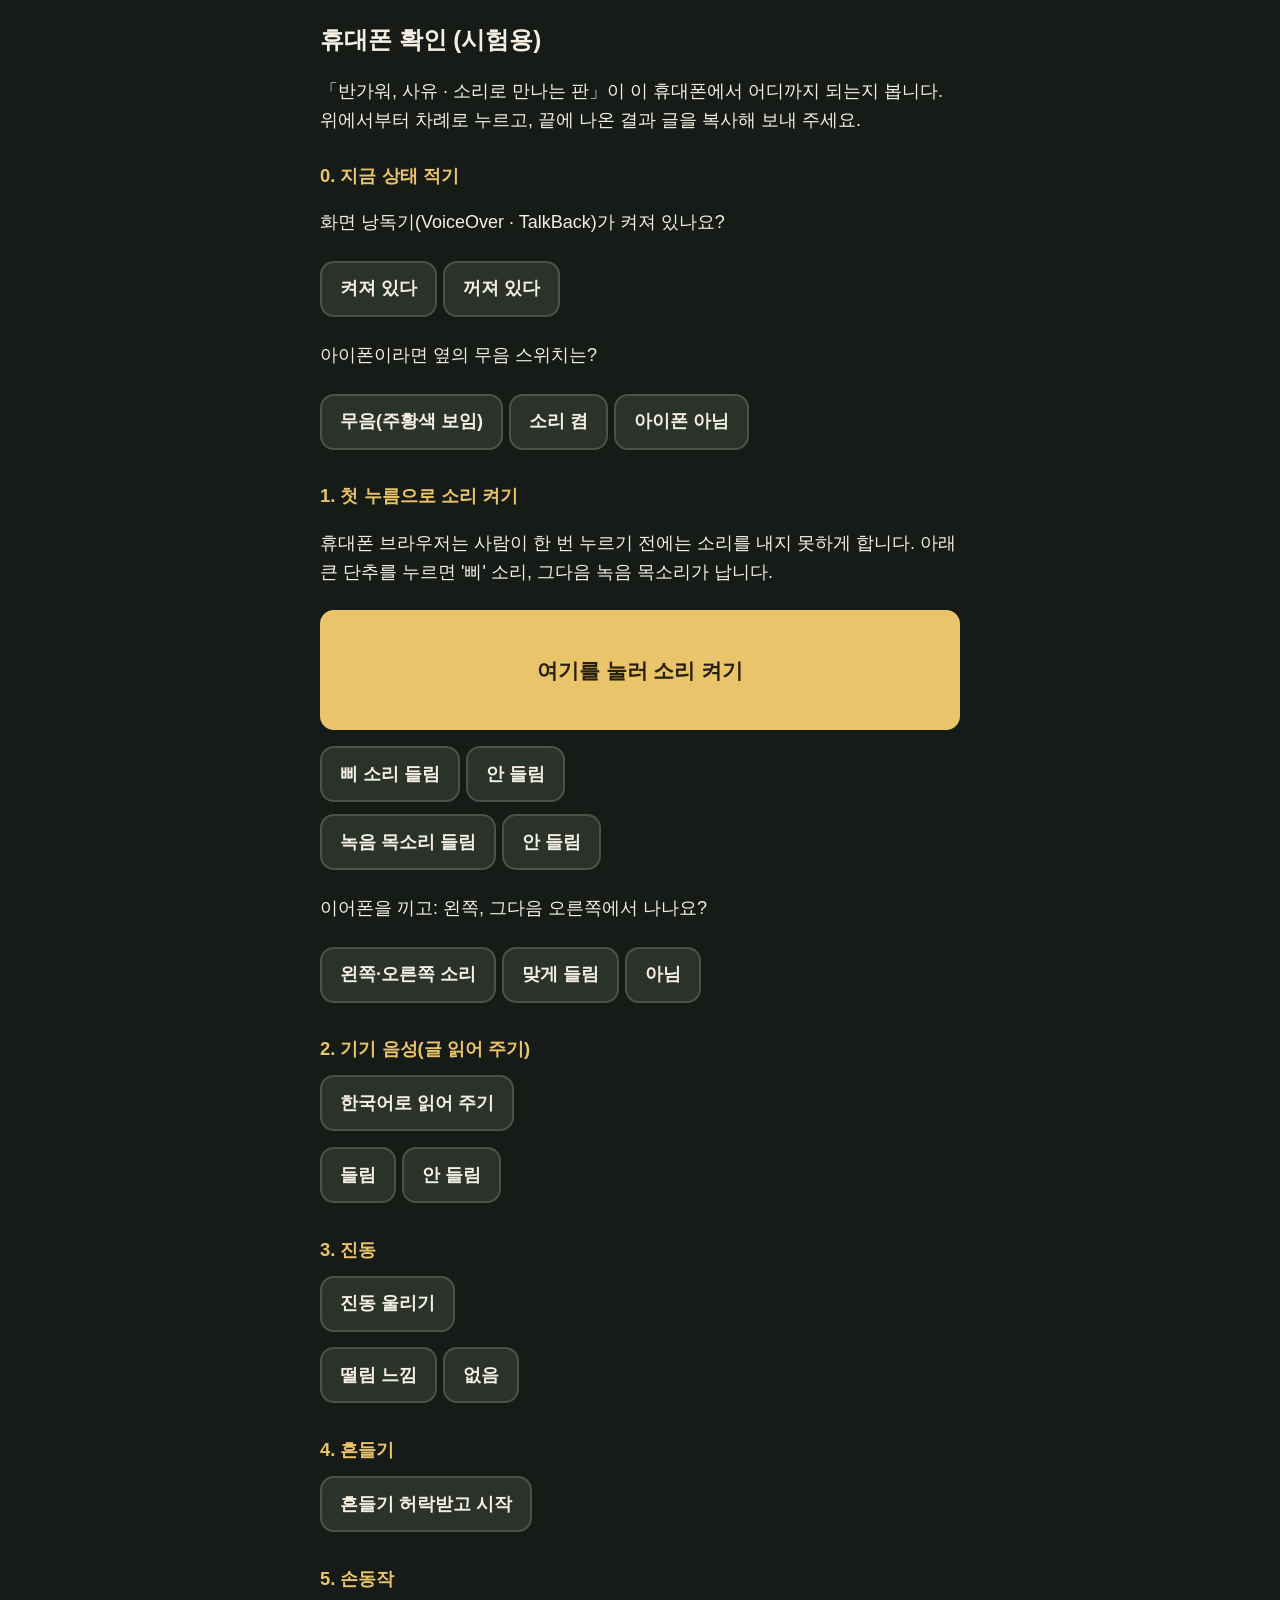
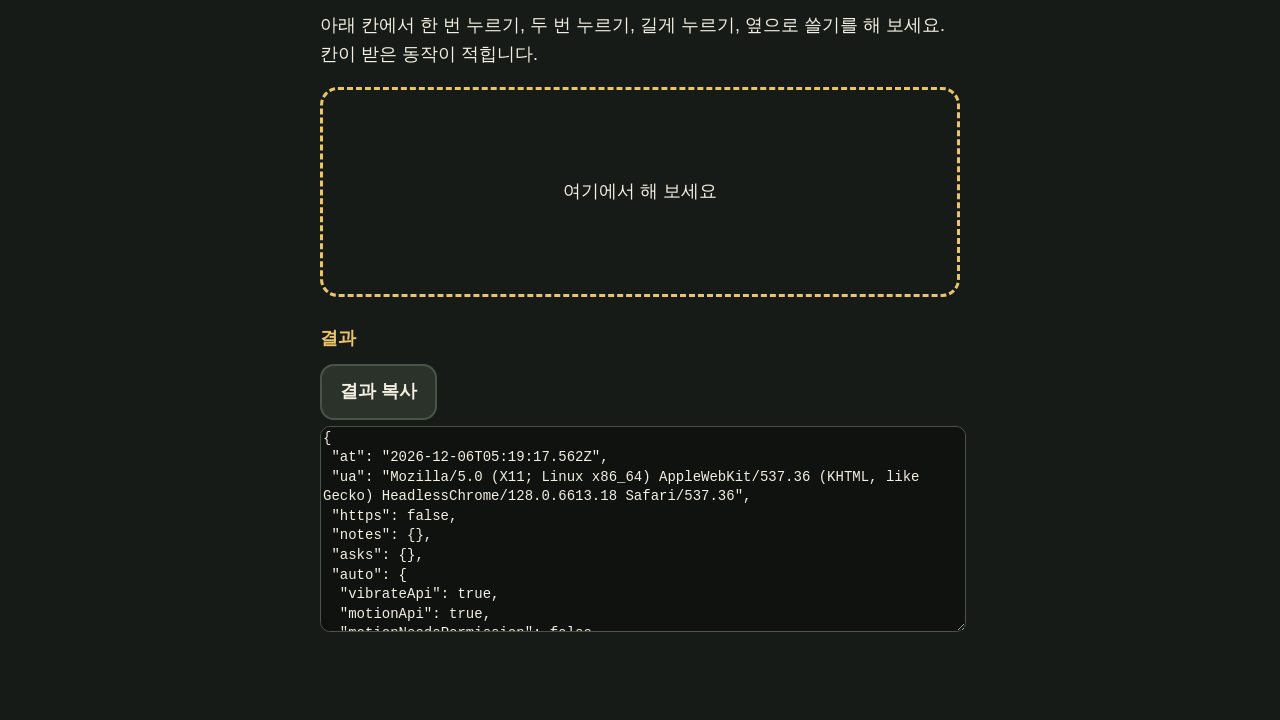
==== probe.html @ b28a31ee "Test build: v2 소리로 만나는 판 + device probe page - listen.html: v2 blind route (<=5 screen-reader stops " ====
<!doctype html>
<html lang="ko">
<head>
<meta charset="utf-8">
<meta name="viewport" content="width=device-width,initial-scale=1">
<title>휴대폰 확인 · 반가워, 사유</title>
<style>
  :root { --bg:#171b18; --ink:#f4efe2; --gold:#e9c46a; --line:#4a5446; --ok:#7fd18b; --no:#ff8a7a; }
  body { margin:0; background:var(--bg); color:var(--ink); font:18px/1.6 -apple-system,"Apple SD Gothic Neo","Noto Sans KR",sans-serif; }
  main { max-width:640px; margin:0 auto; padding:16px 16px 80px; }
  h1 { font-size:1.5rem; margin:.2em 0 .4em; } h2 { font-size:1.15rem; margin:1.4em 0 .3em; color:var(--gold); }
  button { font:inherit; font-weight:800; min-height:56px; padding:10px 18px; margin:6px 6px 6px 0; border-radius:14px; border:2px solid var(--line); background:#2a3229; color:var(--ink); }
  button.big { width:100%; min-height:120px; font-size:1.3rem; background:var(--gold); color:#28200e; border-color:var(--gold); }
  button:focus-visible { outline:4px solid #fff; outline-offset:3px; }
  #pad { min-height:180px; border:3px dashed var(--gold); border-radius:18px; display:flex; align-items:center; justify-content:center; text-align:center; padding:12px; touch-action:none; user-select:none; }
  .r { margin:.2em 0; } .ok { color:var(--ok); } .no { color:var(--no); }
  textarea { width:100%; min-height:200px; font:14px/1.4 monospace; background:#0f120f; color:var(--ink); border:1px solid var(--line); border-radius:10px; }
</style>
</head>
<body>
<main>
  <h1>휴대폰 확인 (시험용)</h1>
  <p>「반가워, 사유 · 소리로 만나는 판」이 이 휴대폰에서 어디까지 되는지 봅니다. 위에서부터 차례로 누르고, 끝에 나온 결과 글을 복사해 보내 주세요.</p>

  <h2>0. 지금 상태 적기</h2>
  <p>화면 낭독기(VoiceOver · TalkBack)가 켜져 있나요?</p>
  <button data-note="sr" data-v="on">켜져 있다</button><button data-note="sr" data-v="off">꺼져 있다</button>
  <p>아이폰이라면 옆의 무음 스위치는?</p>
  <button data-note="silent" data-v="on">무음(주황색 보임)</button><button data-note="silent" data-v="off">소리 켬</button><button data-note="silent" data-v="na">아이폰 아님</button>

  <h2>1. 첫 누름으로 소리 켜기</h2>
  <p>휴대폰 브라우저는 사람이 한 번 누르기 전에는 소리를 내지 못하게 합니다. 아래 큰 단추를 누르면 '삐' 소리, 그다음 녹음 목소리가 납니다.</p>
  <button class="big" id="unlock">여기를 눌러 소리 켜기</button>
  <p class="r" id="unlockOut" role="status"></p>
  <button data-ask="beep" data-v="yes">삐 소리 들림</button><button data-ask="beep" data-v="no">안 들림</button><br>
  <button data-ask="mp3" data-v="yes">녹음 목소리 들림</button><button data-ask="mp3" data-v="no">안 들림</button>
  <p>이어폰을 끼고: 왼쪽, 그다음 오른쪽에서 나나요?</p>
  <button id="pan">왼쪽·오른쪽 소리</button><button data-ask="pan" data-v="yes">맞게 들림</button><button data-ask="pan" data-v="no">아님</button>

  <h2>2. 기기 음성(글 읽어 주기)</h2>
  <button id="tts">한국어로 읽어 주기</button>
  <p class="r" id="ttsOut" role="status"></p>
  <button data-ask="tts" data-v="yes">들림</button><button data-ask="tts" data-v="no">안 들림</button>

  <h2>3. 진동</h2>
  <button id="vib">진동 울리기</button>
  <p class="r" id="vibOut" role="status"></p>
  <button data-ask="vib" data-v="yes">떨림 느낌</button><button data-ask="vib" data-v="no">없음</button>

  <h2>4. 흔들기</h2>
  <button id="motion">흔들기 허락받고 시작</button>
  <p class="r" id="motionOut" role="status"></p>

  <h2>5. 손동작</h2>
  <p>아래 칸에서 한 번 누르기, 두 번 누르기, 길게 누르기, 옆으로 쓸기를 해 보세요. 칸이 받은 동작이 적힙니다.</p>
  <div id="pad" role="button" tabindex="0" aria-label="손동작 시험 칸">여기에서 해 보세요</div>
  <p class="r" id="padOut" role="status"></p>

  <h2>결과</h2>
  <button id="copy">결과 복사</button>
  <textarea id="out" aria-label="결과 글" readonly></textarea>
</main>
<script>
const R = { at: new Date().toISOString(), ua: navigator.userAgent, https: location.protocol === 'https:', notes: {}, asks: {}, auto: {}, pad: {} };
const $ = s => document.querySelector(s);
const show = () => { $('#out').value = JSON.stringify(R, null, 1); };
const say = (id, t, good) => { const el = $(id); el.textContent = t; el.className = 'r ' + (good === undefined ? '' : good ? 'ok' : 'no'); show(); };
document.querySelectorAll('[data-note]').forEach(b => b.onclick = () => { R.notes[b.dataset.note] = b.dataset.v; show(); b.blur(); });
document.querySelectorAll('[data-ask]').forEach(b => b.onclick = () => { R.asks[b.dataset.ask] = b.dataset.v; show(); });
R.auto.vibrateApi = 'vibrate' in navigator;
R.auto.motionApi = typeof DeviceMotionEvent !== 'undefined';
R.auto.motionNeedsPermission = typeof DeviceMotionEvent !== 'undefined' && typeof DeviceMotionEvent.requestPermission === 'function';
R.auto.speech = 'speechSynthesis' in window;
R.auto.audioSession = 'audioSession' in navigator;
let ctx = null;
function beep(pan = 0, f = 660) {
  const o = ctx.createOscillator(), g = ctx.createGain(), p = ctx.createStereoPanner ? ctx.createStereoPanner() : null;
  o.frequency.value = f; g.gain.setValueAtTime(0.0001, ctx.currentTime); g.gain.exponentialRampToValueAtTime(0.3, ctx.currentTime + 0.02); g.gain.exponentialRampToValueAtTime(0.0001, ctx.currentTime + 0.5);
  o.connect(g); if (p) { p.pan.value = pan; g.connect(p); p.connect(ctx.destination); } else g.connect(ctx.destination);
  o.start(); o.stop(ctx.currentTime + 0.55);
}
$('#unlock').onclick = async () => {
  try {
    if (navigator.audioSession) { try { navigator.audioSession.type = 'playback'; R.auto.audioSessionSet = true; } catch (e) { R.auto.audioSessionSet = String(e); } }
    ctx = ctx || new (window.AudioContext || window.webkitAudioContext)();
    await ctx.resume();
    R.auto.webAudioState = ctx.state;
    beep();
    const a = new Audio('voice/p01.mp3');
    setTimeout(() => a.play().then(() => { R.auto.mp3Play = 'ok'; show(); }).catch(e => { R.auto.mp3Play = 'blocked: ' + e.name; show(); }), 700);
    say('#unlockOut', `소리 장치: ${ctx.state}. '삐' 다음에 녹음 목소리가 나야 합니다.`, ctx.state === 'running');
  } catch (e) { R.auto.webAudioError = String(e); say('#unlockOut', '소리를 켜지 못했습니다: ' + e, false); }
};
$('#pan').onclick = () => { if (!ctx) { say('#unlockOut', '먼저 1번 큰 단추를 누르세요', false); return; } beep(-1, 392); setTimeout(() => beep(1, 523), 800); };
$('#tts').onclick = () => {
  if (!('speechSynthesis' in window)) { say('#ttsOut', '기기 음성 없음', false); return; }
  const vs = speechSynthesis.getVoices(); R.auto.koVoices = vs.filter(v => /^ko/i.test(v.lang)).length; R.auto.allVoices = vs.length;
  const u = new SpeechSynthesisUtterance('안녕, 사유야. 반가워.'); u.lang = 'ko-KR';
  u.onstart = () => { R.auto.ttsStart = true; show(); }; u.onend = () => { R.auto.ttsEnd = true; show(); }; u.onerror = e => { R.auto.ttsError = e.error; show(); };
  speechSynthesis.cancel(); speechSynthesis.speak(u);
  say('#ttsOut', `한국어 목소리 ${R.auto.koVoices}개 (전체 ${vs.length}개)`);
};
$('#vib').onclick = () => {
  if (!('vibrate' in navigator)) { say('#vibOut', '이 브라우저는 진동 기능(Vibration API)이 없습니다', false); return; }
  R.auto.vibrateReturned = navigator.vibrate([200, 100, 200]); say('#vibOut', '진동을 보냈습니다: ' + R.auto.vibrateReturned, true);
};
$('#motion').onclick = async () => {
  try {
    if (R.auto.motionNeedsPermission) R.auto.motionPermission = await DeviceMotionEvent.requestPermission();
    let peak = 0, shakes = 0, last = 0;
    window.addEventListener('devicemotion', e => {
      const a = e.accelerationIncludingGravity || e.acceleration; if (!a) return;
      const m = Math.hypot(a.x || 0, a.y || 0, a.z || 0); peak = Math.max(peak, m); R.auto.motionPeak = Math.round(peak * 10) / 10;
      if (m > 25 && performance.now() - last > 600) { last = performance.now(); shakes++; R.auto.shakes = shakes; say('#motionOut', `흔들기 ${shakes}번 감지`, true); }
    });
    say('#motionOut', `허락: ${R.auto.motionPermission || '물을 필요 없음'}. 이제 휴대폰을 흔들어 보세요.`);
  } catch (e) { R.auto.motionError = String(e); say('#motionOut', '흔들기를 쓸 수 없습니다: ' + e, false); }
};
const pad = $('#pad'); let down = null, taps = 0, tapTimer = 0;
const mark = k => { R.pad[k] = (R.pad[k] || 0) + 1; say('#padOut', Object.entries(R.pad).map(([a, b]) => `${a} ${b}`).join(' · ')); };
pad.addEventListener('pointerdown', e => { down = { x: e.clientX, y: e.clientY, t: performance.now() }; mark('pointerdown'); });
pad.addEventListener('pointerup', e => {
  if (!down) return; const dx = e.clientX - down.x, dt = performance.now() - down.t;
  if (Math.abs(dx) > 50) mark(dx > 0 ? 'swipeRight' : 'swipeLeft'); else if (dt > 600) mark('longPress');
  down = null;
});
pad.addEventListener('click', () => { mark('click'); taps++; clearTimeout(tapTimer); tapTimer = setTimeout(() => { if (taps >= 2) mark('doubleTapAsTwoClicks'); taps = 0; }, 400); });
pad.addEventListener('dblclick', () => mark('dblclick'));
pad.addEventListener('contextmenu', e => { e.preventDefault(); mark('contextmenu'); });
pad.addEventListener('keydown', e => { if (e.key === 'Enter' || e.key === ' ') mark('key-' + (e.key === ' ' ? 'Space' : e.key)); });
$('#copy').onclick = async () => { show(); try { await navigator.clipboard.writeText($('#out').value); $('#copy').textContent = '복사했습니다'; } catch { $('#out').select(); $('#copy').textContent = '글을 길게 눌러 복사하세요'; } };
show();
</script>
</body>
</html>
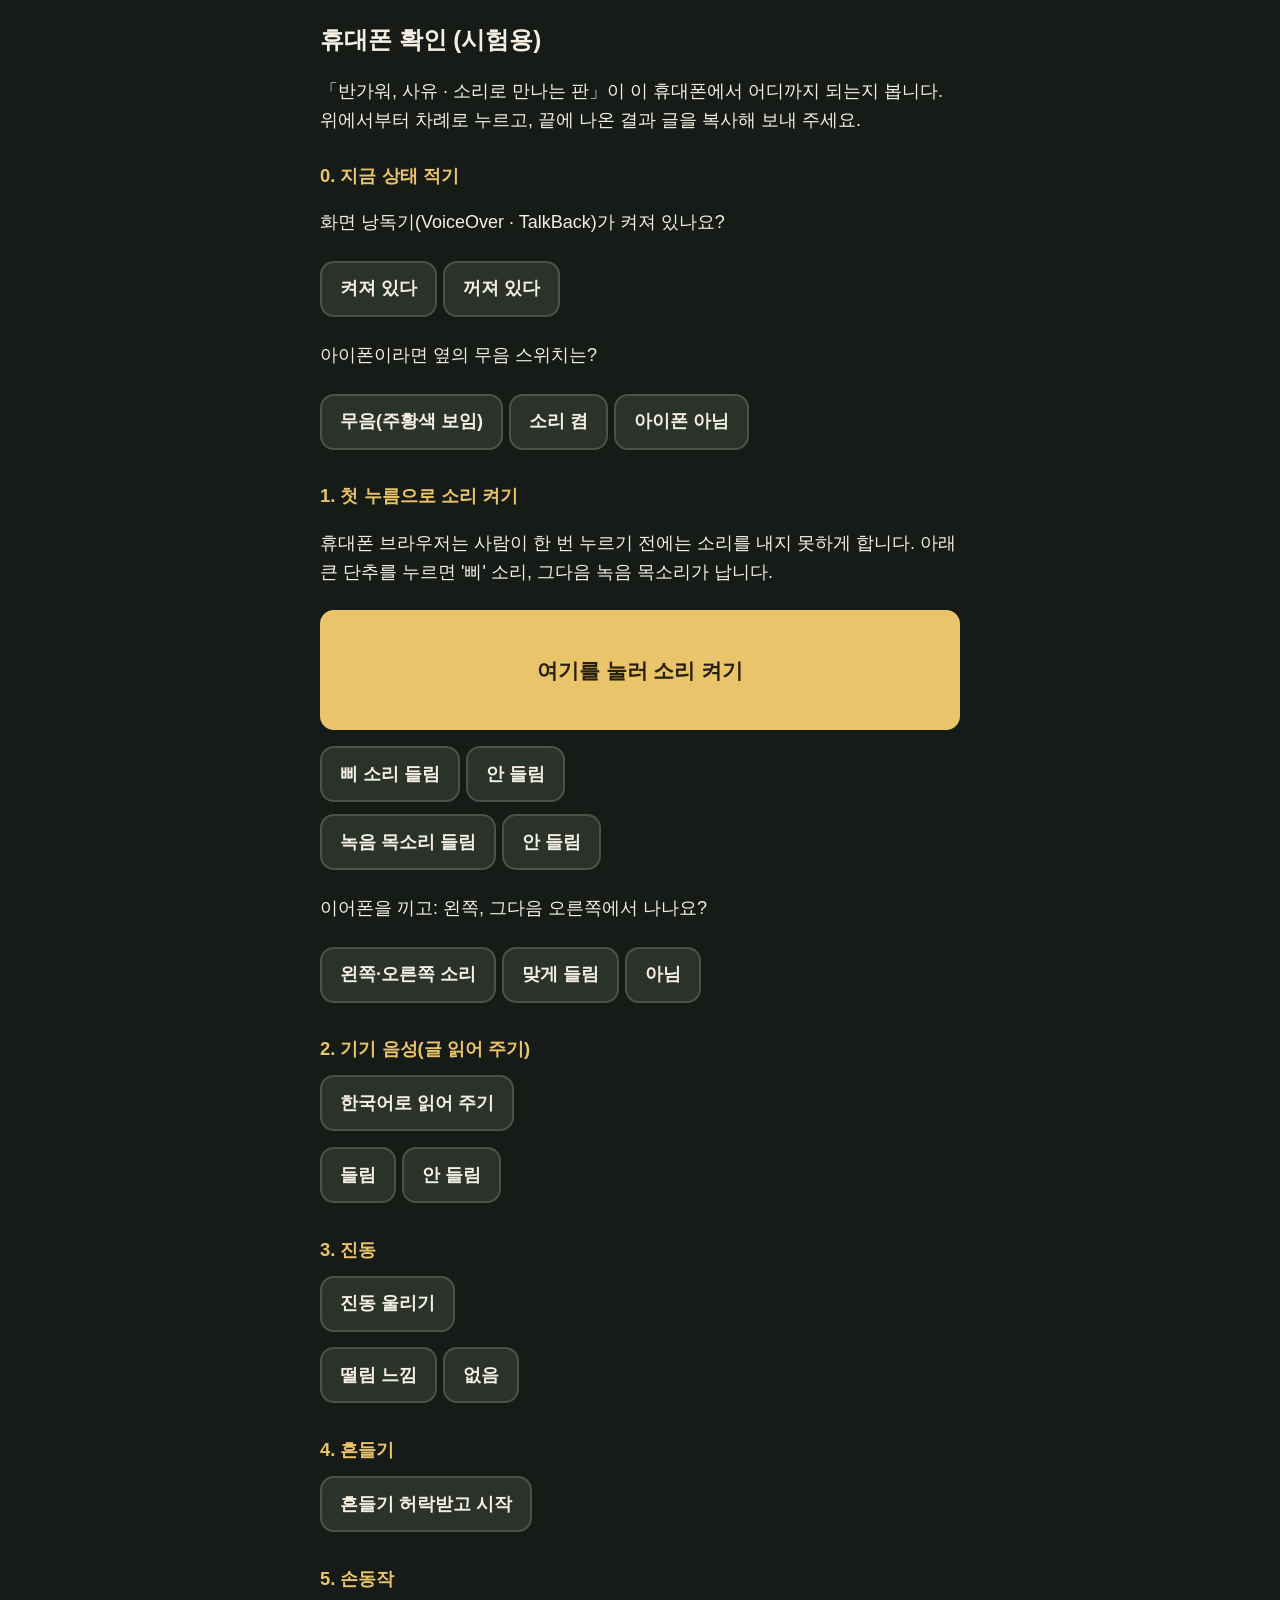
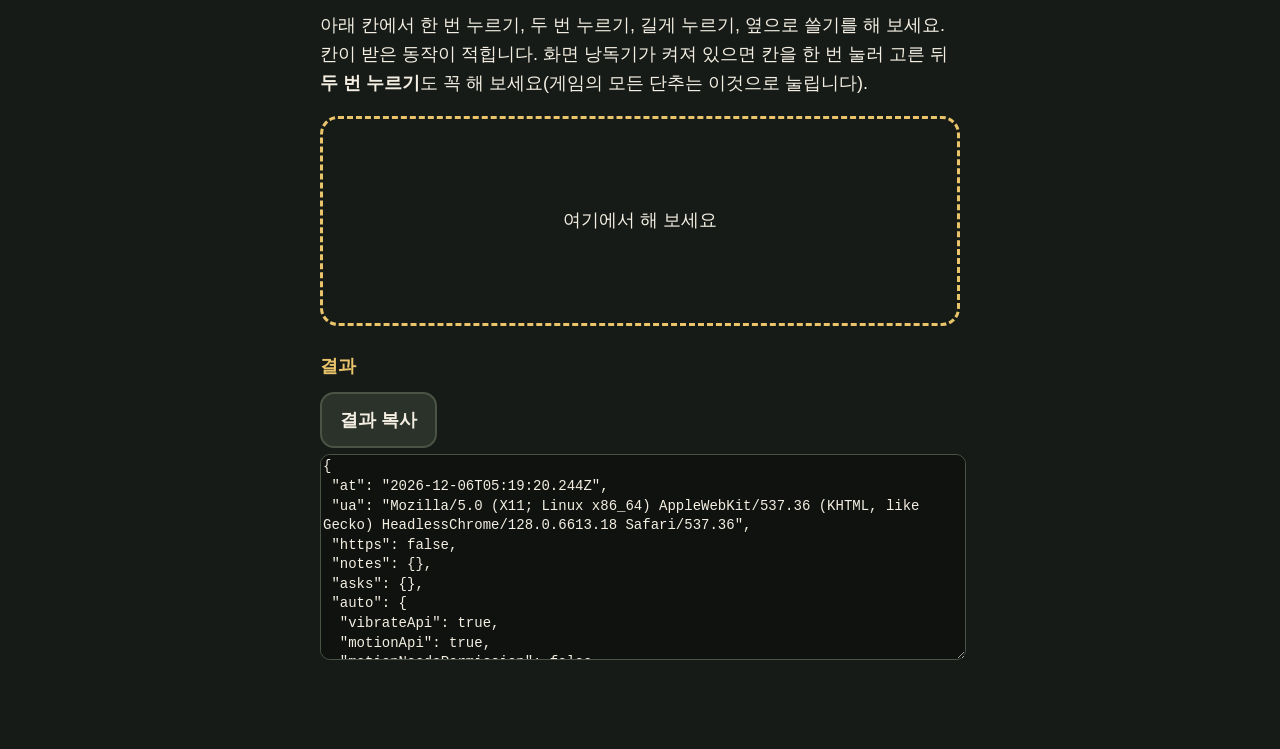
==== commit 0d6f6472: "probe: pick a Korean voice explicitly (lang alone used the device-language voice on iPhone); note do" ====
--- a/probe.html
+++ b/probe.html
@@ -52,7 +52,8 @@
   <p class="r" id="motionOut" role="status"></p>
 
   <h2>5. 손동작</h2>
-  <p>아래 칸에서 한 번 누르기, 두 번 누르기, 길게 누르기, 옆으로 쓸기를 해 보세요. 칸이 받은 동작이 적힙니다.</p>
+  <p>아래 칸에서 한 번 누르기, 두 번 누르기, 길게 누르기, 옆으로 쓸기를 해 보세요. 칸이 받은 동작이 적힙니다.
+    화면 낭독기가 켜져 있으면 칸을 한 번 눌러 고른 뒤 <b>두 번 누르기</b>도 꼭 해 보세요(게임의 모든 단추는 이것으로 눌립니다).</p>
   <div id="pad" role="button" tabindex="0" aria-label="손동작 시험 칸">여기에서 해 보세요</div>
   <p class="r" id="padOut" role="status"></p>
 
@@ -95,10 +96,14 @@
 $('#tts').onclick = () => {
   if (!('speechSynthesis' in window)) { say('#ttsOut', '기기 음성 없음', false); return; }
   const vs = speechSynthesis.getVoices(); R.auto.koVoices = vs.filter(v => /^ko/i.test(v.lang)).length; R.auto.allVoices = vs.length;
-  const u = new SpeechSynthesisUtterance('안녕, 사유야. 반가워.'); u.lang = 'ko-KR';
+  // 게임(js/core.js preferredVoice)과 같은 방법으로 한국어 목소리를 직접 고른다. lang만 주면 iPhone은 기기 언어의 목소리로 읽는다(2026-11-21 실측)
+  const ko = vs.filter(v => /^ko/i.test(v.lang));
+  const pick = ko.find(v => /Yuna|Heami|Sora|SunHi|Google.*한국|Natural|Premium/i.test(v.name)) || ko[0] || null;
+  R.auto.ttsVoice = pick ? pick.name + ' (' + pick.lang + ')' : 'none';
+  const u = new SpeechSynthesisUtterance('안녕, 사유야. 반가워.'); u.lang = 'ko-KR'; u.voice = pick;
   u.onstart = () => { R.auto.ttsStart = true; show(); }; u.onend = () => { R.auto.ttsEnd = true; show(); }; u.onerror = e => { R.auto.ttsError = e.error; show(); };
   speechSynthesis.cancel(); speechSynthesis.speak(u);
-  say('#ttsOut', `한국어 목소리 ${R.auto.koVoices}개 (전체 ${vs.length}개)`);
+  say('#ttsOut', `한국어 목소리 ${R.auto.koVoices}개 (전체 ${vs.length}개) · 고른 목소리: ${R.auto.ttsVoice}`);
 };
 $('#vib').onclick = () => {
   if (!('vibrate' in navigator)) { say('#vibOut', '이 브라우저는 진동 기능(Vibration API)이 없습니다', false); return; }
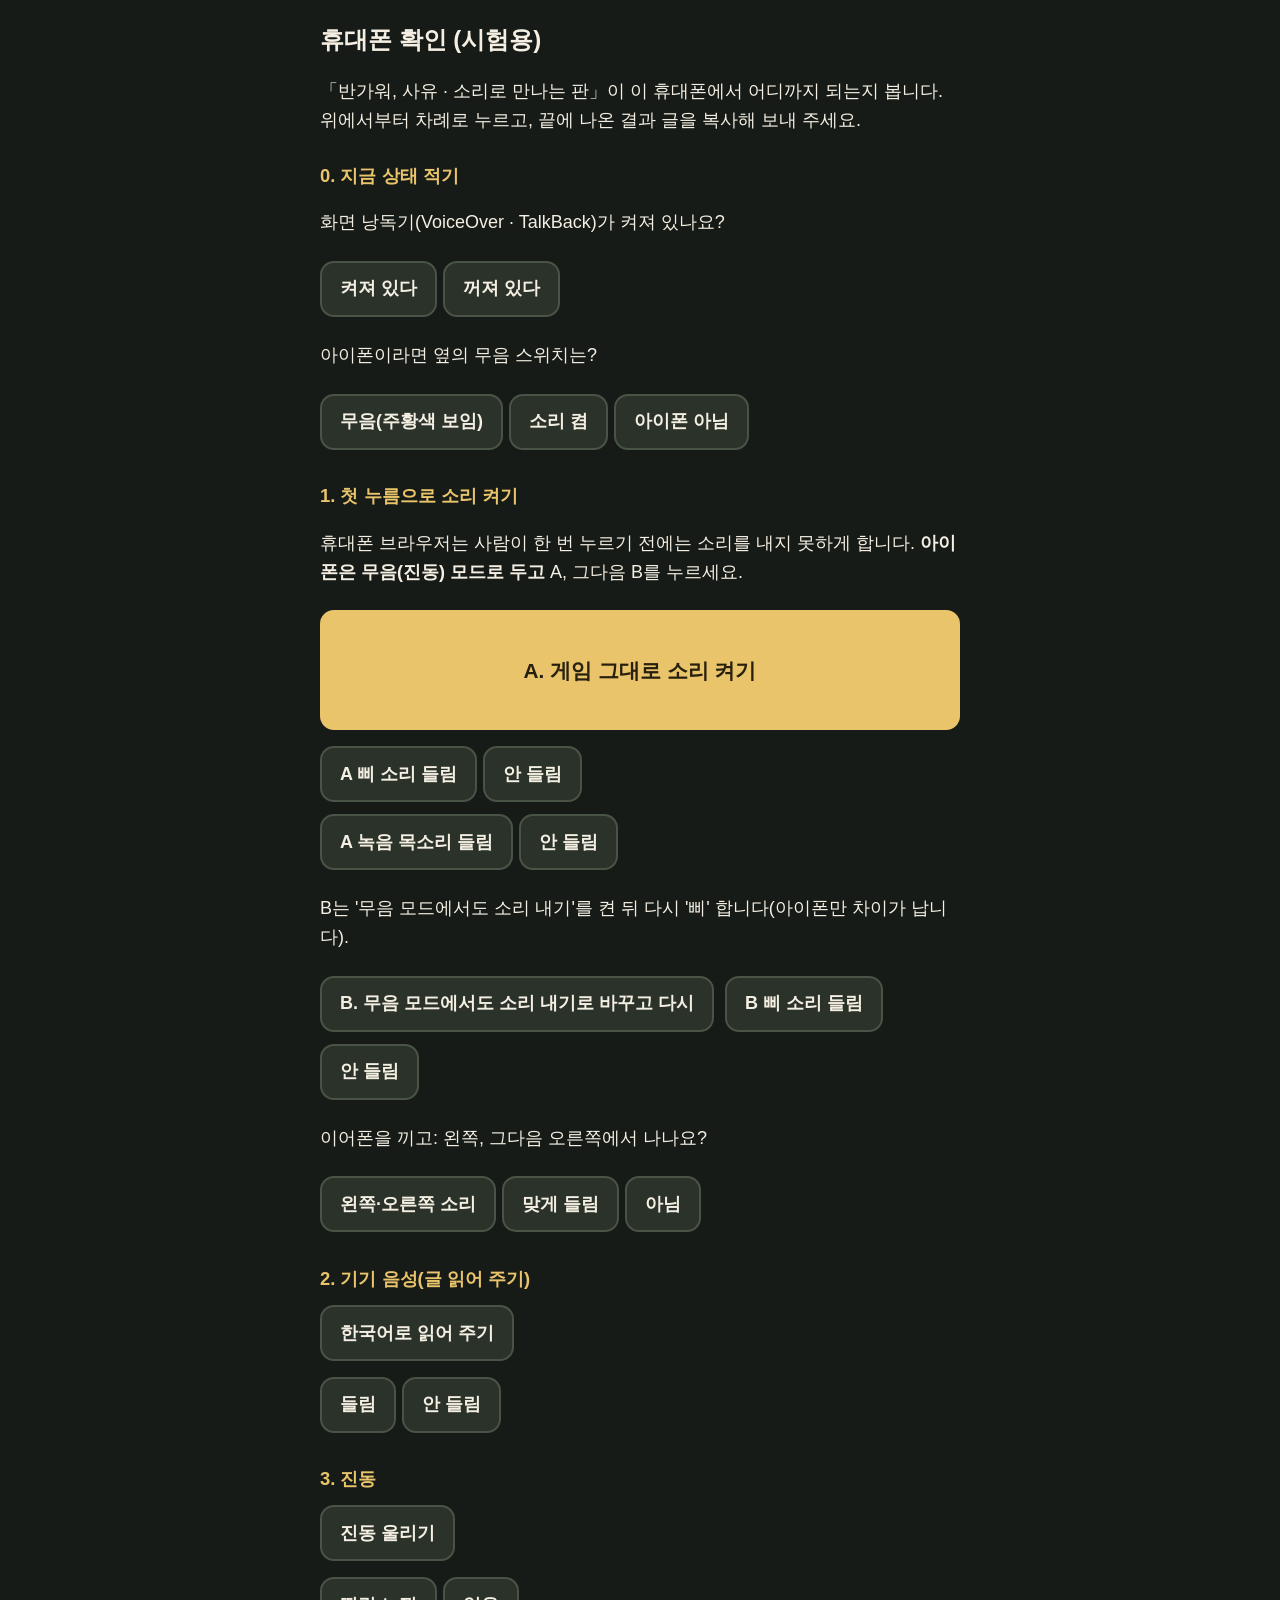
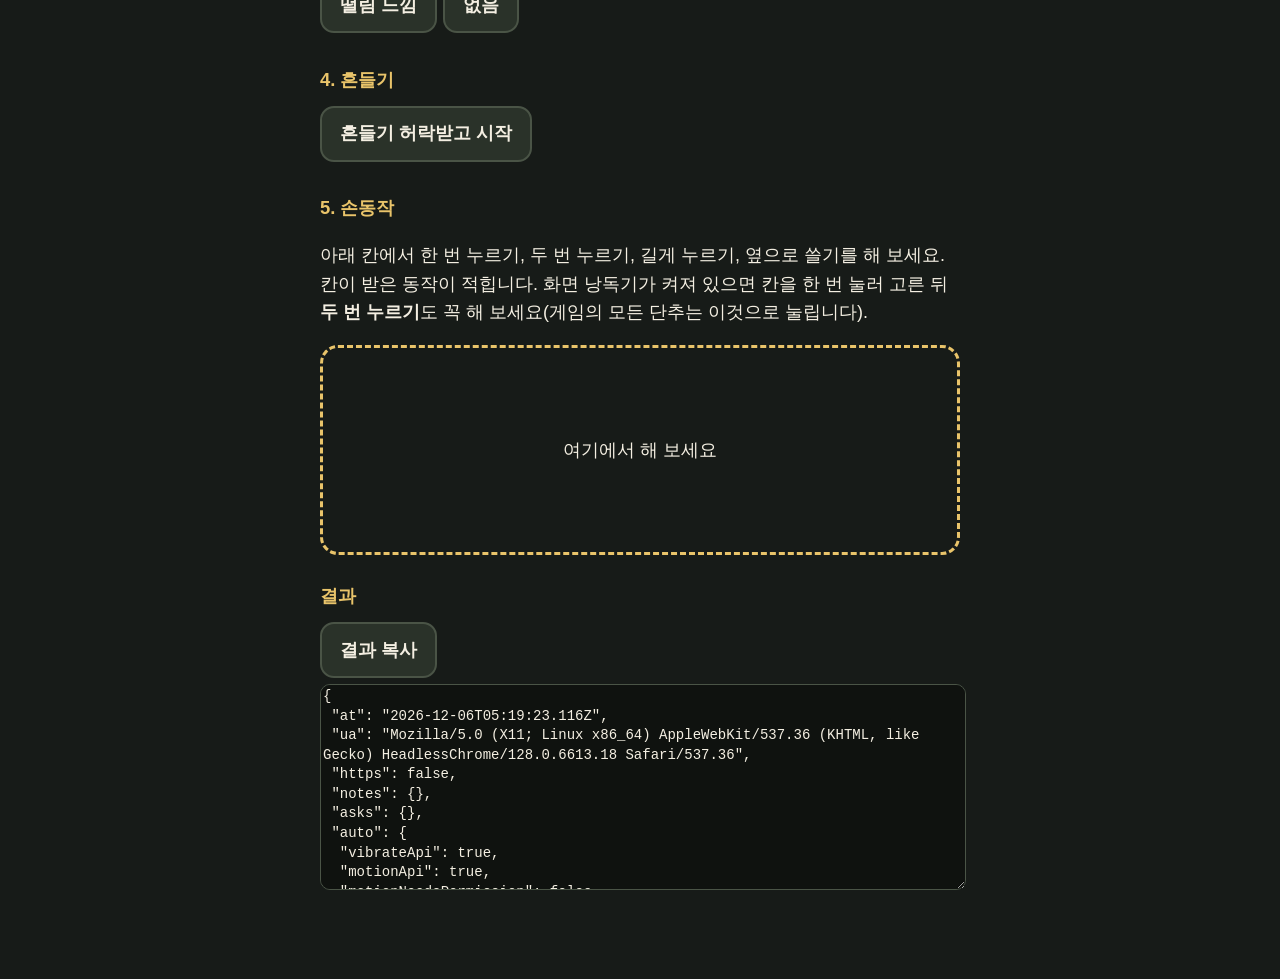
==== commit c9f8269e: "probe v3: test iPhone silent mode as the game does (no audioSession) then with playback; wait for An" ====
--- a/probe.html
+++ b/probe.html
@@ -29,11 +29,14 @@
   <button data-note="silent" data-v="on">무음(주황색 보임)</button><button data-note="silent" data-v="off">소리 켬</button><button data-note="silent" data-v="na">아이폰 아님</button>
 
   <h2>1. 첫 누름으로 소리 켜기</h2>
-  <p>휴대폰 브라우저는 사람이 한 번 누르기 전에는 소리를 내지 못하게 합니다. 아래 큰 단추를 누르면 '삐' 소리, 그다음 녹음 목소리가 납니다.</p>
-  <button class="big" id="unlock">여기를 눌러 소리 켜기</button>
+  <p>휴대폰 브라우저는 사람이 한 번 누르기 전에는 소리를 내지 못하게 합니다. <b>아이폰은 무음(진동) 모드로 두고</b> A, 그다음 B를 누르세요.</p>
+  <button class="big" id="unlock">A. 게임 그대로 소리 켜기</button>
   <p class="r" id="unlockOut" role="status"></p>
-  <button data-ask="beep" data-v="yes">삐 소리 들림</button><button data-ask="beep" data-v="no">안 들림</button><br>
-  <button data-ask="mp3" data-v="yes">녹음 목소리 들림</button><button data-ask="mp3" data-v="no">안 들림</button>
+  <button data-ask="beep" data-v="yes">A 삐 소리 들림</button><button data-ask="beep" data-v="no">안 들림</button><br>
+  <button data-ask="mp3" data-v="yes">A 녹음 목소리 들림</button><button data-ask="mp3" data-v="no">안 들림</button>
+  <p>B는 '무음 모드에서도 소리 내기'를 켠 뒤 다시 '삐' 합니다(아이폰만 차이가 납니다).</p>
+  <button id="unlockB">B. 무음 모드에서도 소리 내기로 바꾸고 다시</button>
+  <button data-ask="beepB" data-v="yes">B 삐 소리 들림</button><button data-ask="beepB" data-v="no">안 들림</button>
   <p>이어폰을 끼고: 왼쪽, 그다음 오른쪽에서 나나요?</p>
   <button id="pan">왼쪽·오른쪽 소리</button><button data-ask="pan" data-v="yes">맞게 들림</button><button data-ask="pan" data-v="no">아님</button>
 
@@ -82,7 +85,8 @@
 }
 $('#unlock').onclick = async () => {
   try {
-    if (navigator.audioSession) { try { navigator.audioSession.type = 'playback'; R.auto.audioSessionSet = true; } catch (e) { R.auto.audioSessionSet = String(e); } }
+    // A: 게임(js/music.js)과 같이 audioSession을 건드리지 않는다 — 아이폰 무음 모드에서 효과음(Web Audio)이 나는지 본다
+    R.auto.audioSessionTypeA = navigator.audioSession ? navigator.audioSession.type : 'none';
     ctx = ctx || new (window.AudioContext || window.webkitAudioContext)();
     await ctx.resume();
     R.auto.webAudioState = ctx.state;
@@ -92,10 +96,26 @@
     say('#unlockOut', `소리 장치: ${ctx.state}. '삐' 다음에 녹음 목소리가 나야 합니다.`, ctx.state === 'running');
   } catch (e) { R.auto.webAudioError = String(e); say('#unlockOut', '소리를 켜지 못했습니다: ' + e, false); }
 };
+$('#unlockB').onclick = async () => {
+  if (!ctx) { say('#unlockOut', '먼저 A를 누르세요', false); return; }
+  if (navigator.audioSession) { try { navigator.audioSession.type = 'playback'; R.auto.audioSessionSetB = navigator.audioSession.type; } catch (e) { R.auto.audioSessionSetB = String(e); } } else R.auto.audioSessionSetB = 'none';
+  await ctx.resume(); beep(0, 880);
+  say('#unlockOut', `B: 무음 무시 설정 = ${R.auto.audioSessionSetB}. '삐'가 들렸나요?`);
+};
 $('#pan').onclick = () => { if (!ctx) { say('#unlockOut', '먼저 1번 큰 단추를 누르세요', false); return; } beep(-1, 392); setTimeout(() => beep(1, 523), 800); };
-$('#tts').onclick = () => {
+function voicesReady(ms = 3000) {
+  return new Promise(res => {
+    const now = speechSynthesis.getVoices(); if (now.length) { res(now); return; }
+    const t = setTimeout(() => res(speechSynthesis.getVoices()), ms);
+    speechSynthesis.addEventListener('voiceschanged', () => { clearTimeout(t); res(speechSynthesis.getVoices()); }, { once: true });
+  });
+}
+$('#tts').onclick = async () => {
   if (!('speechSynthesis' in window)) { say('#ttsOut', '기기 음성 없음', false); return; }
-  const vs = speechSynthesis.getVoices(); R.auto.koVoices = vs.filter(v => /^ko/i.test(v.lang)).length; R.auto.allVoices = vs.length;
+  R.auto.voicesAtClick = speechSynthesis.getVoices().length;
+  const vs = await voicesReady(); R.auto.koVoices = vs.filter(v => /^ko/i.test(v.lang)).length; R.auto.allVoices = vs.length;
+  const byLang = {}; vs.forEach(v => { const k = (v.lang || '?').slice(0, 2).toLowerCase(); byLang[k] = (byLang[k] || 0) + 1; });
+  R.auto.voiceLangs = Object.entries(byLang).sort((a, b) => b[1] - a[1]).slice(0, 8).map(([k, n]) => k + ':' + n).join(' ');
   // 게임(js/core.js preferredVoice)과 같은 방법으로 한국어 목소리를 직접 고른다. lang만 주면 iPhone은 기기 언어의 목소리로 읽는다(2026-11-21 실측)
   const ko = vs.filter(v => /^ko/i.test(v.lang));
   const pick = ko.find(v => /Yuna|Heami|Sora|SunHi|Google.*한국|Natural|Premium/i.test(v.name)) || ko[0] || null;
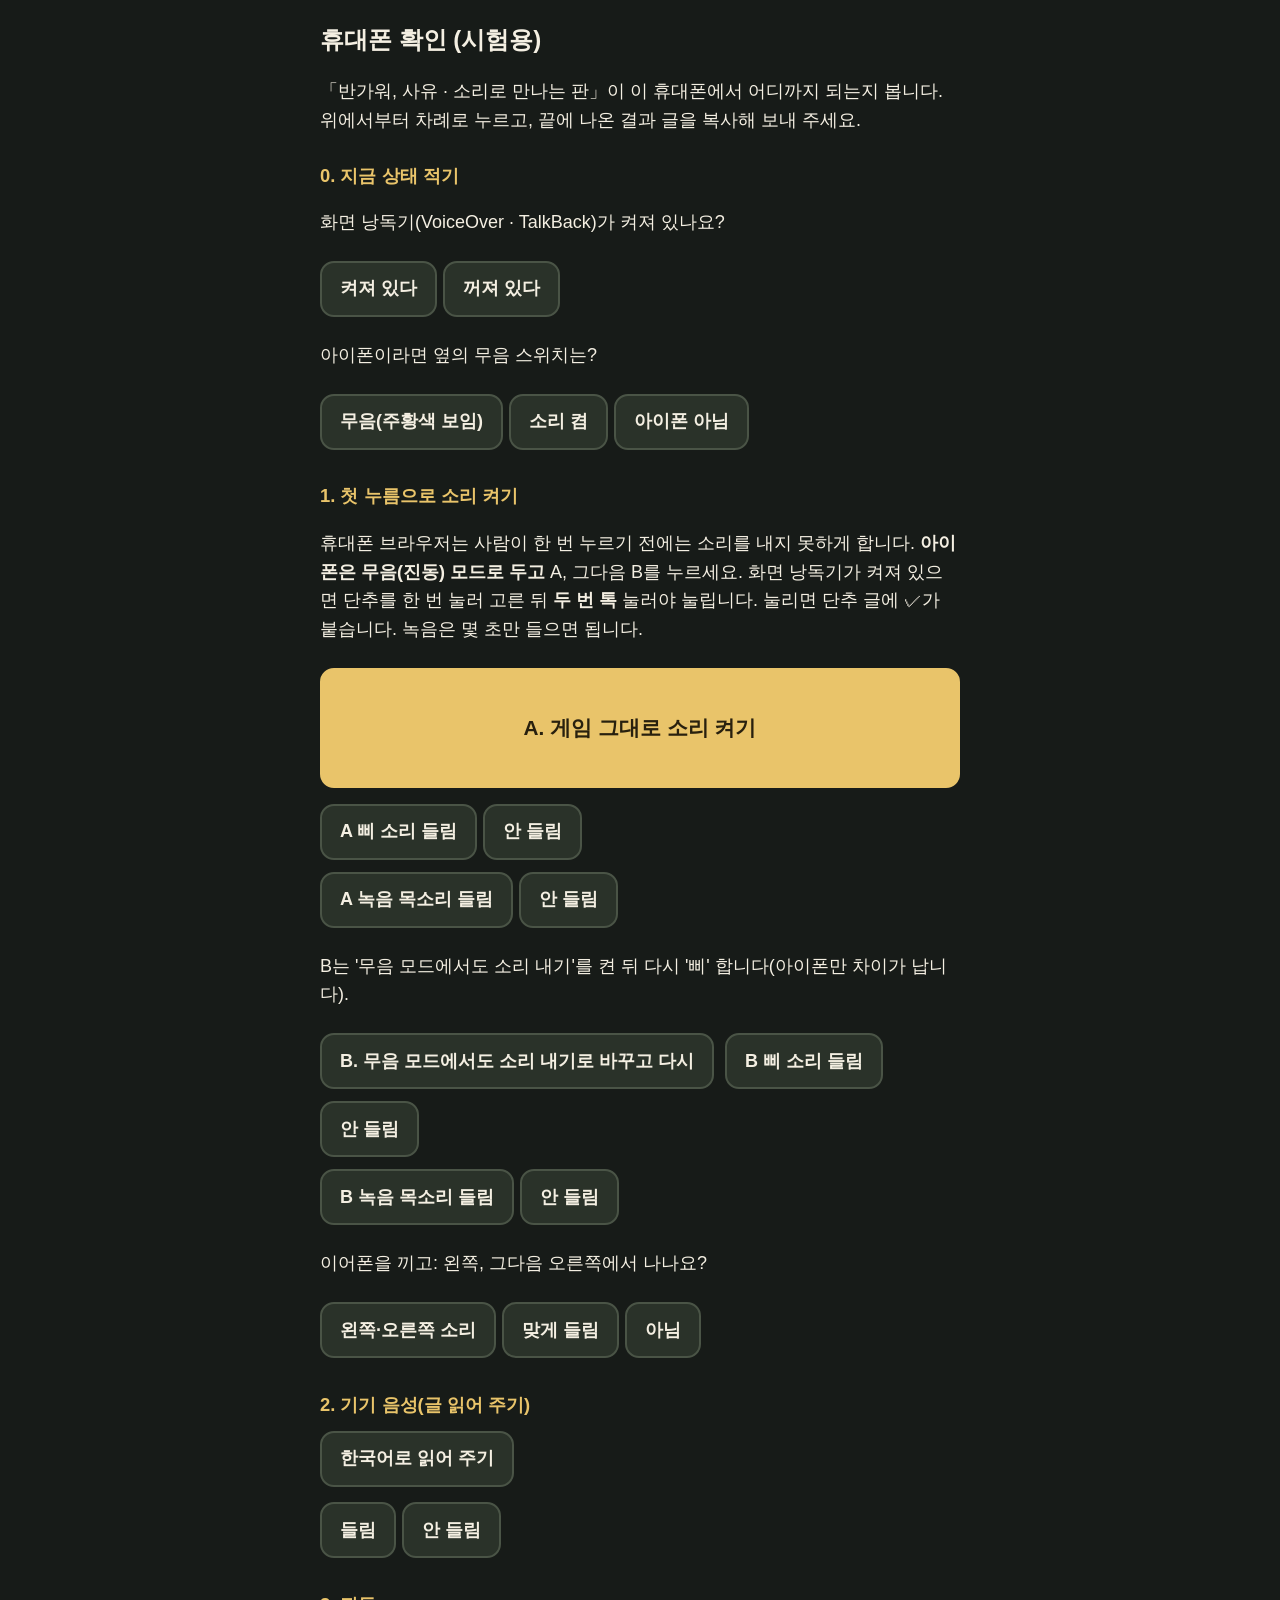
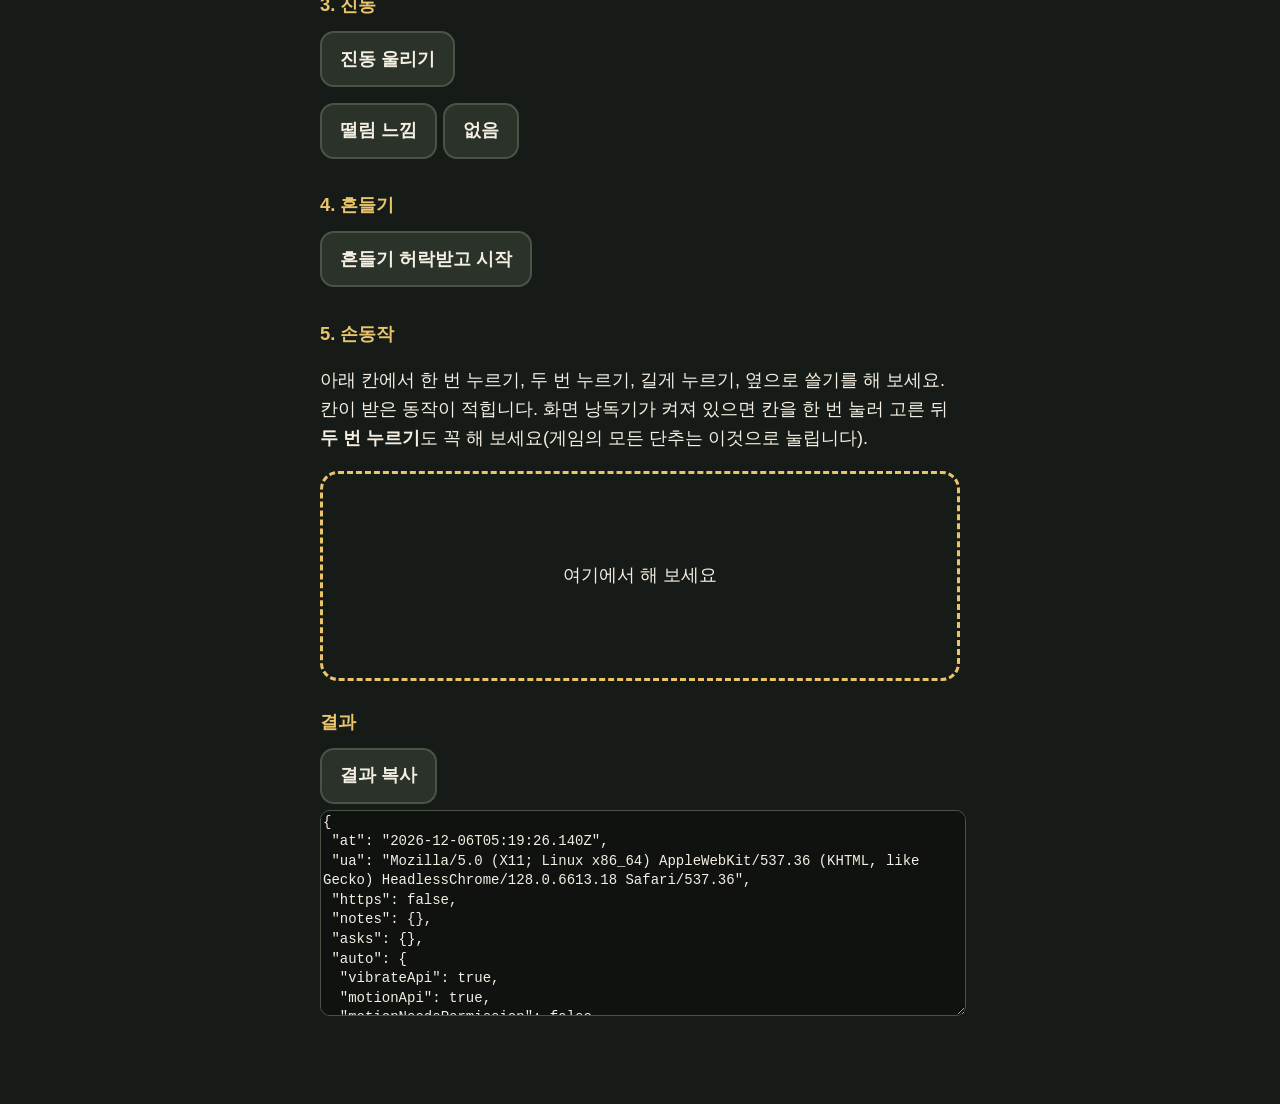
==== commit 6bb2ee06: "probe v4: record whether A/B were really pressed, flag answers given without the test, B runs on its" ====
--- a/probe.html
+++ b/probe.html
@@ -29,14 +29,16 @@
   <button data-note="silent" data-v="on">무음(주황색 보임)</button><button data-note="silent" data-v="off">소리 켬</button><button data-note="silent" data-v="na">아이폰 아님</button>
 
   <h2>1. 첫 누름으로 소리 켜기</h2>
-  <p>휴대폰 브라우저는 사람이 한 번 누르기 전에는 소리를 내지 못하게 합니다. <b>아이폰은 무음(진동) 모드로 두고</b> A, 그다음 B를 누르세요.</p>
+  <p>휴대폰 브라우저는 사람이 한 번 누르기 전에는 소리를 내지 못하게 합니다. <b>아이폰은 무음(진동) 모드로 두고</b> A, 그다음 B를 누르세요.
+    화면 낭독기가 켜져 있으면 단추를 한 번 눌러 고른 뒤 <b>두 번 톡</b> 눌러야 눌립니다. 눌리면 단추 글에 ✓가 붙습니다. 녹음은 몇 초만 들으면 됩니다.</p>
   <button class="big" id="unlock">A. 게임 그대로 소리 켜기</button>
   <p class="r" id="unlockOut" role="status"></p>
   <button data-ask="beep" data-v="yes">A 삐 소리 들림</button><button data-ask="beep" data-v="no">안 들림</button><br>
   <button data-ask="mp3" data-v="yes">A 녹음 목소리 들림</button><button data-ask="mp3" data-v="no">안 들림</button>
   <p>B는 '무음 모드에서도 소리 내기'를 켠 뒤 다시 '삐' 합니다(아이폰만 차이가 납니다).</p>
   <button id="unlockB">B. 무음 모드에서도 소리 내기로 바꾸고 다시</button>
-  <button data-ask="beepB" data-v="yes">B 삐 소리 들림</button><button data-ask="beepB" data-v="no">안 들림</button>
+  <button data-ask="beepB" data-v="yes">B 삐 소리 들림</button><button data-ask="beepB" data-v="no">안 들림</button><br>
+  <button data-ask="mp3B" data-v="yes">B 녹음 목소리 들림</button><button data-ask="mp3B" data-v="no">안 들림</button>
   <p>이어폰을 끼고: 왼쪽, 그다음 오른쪽에서 나나요?</p>
   <button id="pan">왼쪽·오른쪽 소리</button><button data-ask="pan" data-v="yes">맞게 들림</button><button data-ask="pan" data-v="no">아님</button>
 
@@ -70,7 +72,15 @@
 const show = () => { $('#out').value = JSON.stringify(R, null, 1); };
 const say = (id, t, good) => { const el = $(id); el.textContent = t; el.className = 'r ' + (good === undefined ? '' : good ? 'ok' : 'no'); show(); };
 document.querySelectorAll('[data-note]').forEach(b => b.onclick = () => { R.notes[b.dataset.note] = b.dataset.v; show(); b.blur(); });
-document.querySelectorAll('[data-ask]').forEach(b => b.onclick = () => { R.asks[b.dataset.ask] = b.dataset.v; show(); });
+const NEED = { beep: 'pressA', mp3: 'pressA', beepB: 'pressB', mp3B: 'pressB' };
+document.querySelectorAll('[data-ask]').forEach(b => b.onclick = () => {
+  const k = b.dataset.ask, need = NEED[k], ran = !need || R.auto[need];
+  R.asks[k] = ran ? b.dataset.v : b.dataset.v + ' (시험 안 함)';
+  if (!ran) say('#unlockOut', (need === 'pressA' ? 'A' : 'B') + ' 단추가 아직 눌리지 않았습니다. 낭독기를 켰다면 단추를 고른 뒤 두 번 톡 누르세요.', false);
+  show();
+});
+const tick = (b, n) => { b.textContent = b.textContent.replace(/ ✓.*$/, '') + ` ✓ (${n}번 눌림)`; };
+let mp3 = null;
 R.auto.vibrateApi = 'vibrate' in navigator;
 R.auto.motionApi = typeof DeviceMotionEvent !== 'undefined';
 R.auto.motionNeedsPermission = typeof DeviceMotionEvent !== 'undefined' && typeof DeviceMotionEvent.requestPermission === 'function';
@@ -84,6 +94,7 @@
   o.start(); o.stop(ctx.currentTime + 0.55);
 }
 $('#unlock').onclick = async () => {
+  R.auto.pressA = (R.auto.pressA || 0) + 1; tick($('#unlock'), R.auto.pressA); show();
   try {
     // A: 게임(js/music.js)과 같이 audioSession을 건드리지 않는다 — 아이폰 무음 모드에서 효과음(Web Audio)이 나는지 본다
     R.auto.audioSessionTypeA = navigator.audioSession ? navigator.audioSession.type : 'none';
@@ -91,16 +102,23 @@
     await ctx.resume();
     R.auto.webAudioState = ctx.state;
     beep();
-    const a = new Audio('voice/p01.mp3');
+    if (mp3) mp3.pause();
+    const a = mp3 = new Audio('voice/p01.mp3');
     setTimeout(() => a.play().then(() => { R.auto.mp3Play = 'ok'; show(); }).catch(e => { R.auto.mp3Play = 'blocked: ' + e.name; show(); }), 700);
     say('#unlockOut', `소리 장치: ${ctx.state}. '삐' 다음에 녹음 목소리가 나야 합니다.`, ctx.state === 'running');
   } catch (e) { R.auto.webAudioError = String(e); say('#unlockOut', '소리를 켜지 못했습니다: ' + e, false); }
 };
-$('#unlockB').onclick = async () => {
-  if (!ctx) { say('#unlockOut', '먼저 A를 누르세요', false); return; }
-  if (navigator.audioSession) { try { navigator.audioSession.type = 'playback'; R.auto.audioSessionSetB = navigator.audioSession.type; } catch (e) { R.auto.audioSessionSetB = String(e); } } else R.auto.audioSessionSetB = 'none';
-  await ctx.resume(); beep(0, 880);
-  say('#unlockOut', `B: 무음 무시 설정 = ${R.auto.audioSessionSetB}. '삐'가 들렸나요?`);
+$('#unlockB').onclick = () => {
+  R.auto.pressB = (R.auto.pressB || 0) + 1; tick($('#unlockB'), R.auto.pressB); show();
+  try {
+    if (navigator.audioSession) { try { navigator.audioSession.type = 'playback'; R.auto.audioSessionSetB = navigator.audioSession.type; } catch (e) { R.auto.audioSessionSetB = String(e); } } else R.auto.audioSessionSetB = 'none';
+    const old = ctx; ctx = new (window.AudioContext || window.webkitAudioContext)(); ctx.resume(); if (old) old.close().catch(() => {});
+    setTimeout(() => { R.auto.webAudioStateB = ctx.state; beep(0, 880); show(); }, 200);
+    if (mp3) mp3.pause();
+    const a = mp3 = new Audio('voice/p01.mp3');
+    setTimeout(() => a.play().then(() => { R.auto.mp3PlayB = 'ok'; show(); }).catch(e => { R.auto.mp3PlayB = 'blocked: ' + e.name; show(); }), 900);
+    say('#unlockOut', `B: 무음 무시 설정 = ${R.auto.audioSessionSetB}. '삐' 다음에 녹음 목소리가 나야 합니다.`);
+  } catch (e) { R.auto.webAudioErrorB = String(e); say('#unlockOut', 'B 실패: ' + e, false); }
 };
 $('#pan').onclick = () => { if (!ctx) { say('#unlockOut', '먼저 1번 큰 단추를 누르세요', false); return; } beep(-1, 392); setTimeout(() => beep(1, 523), 800); };
 function voicesReady(ms = 3000) {
